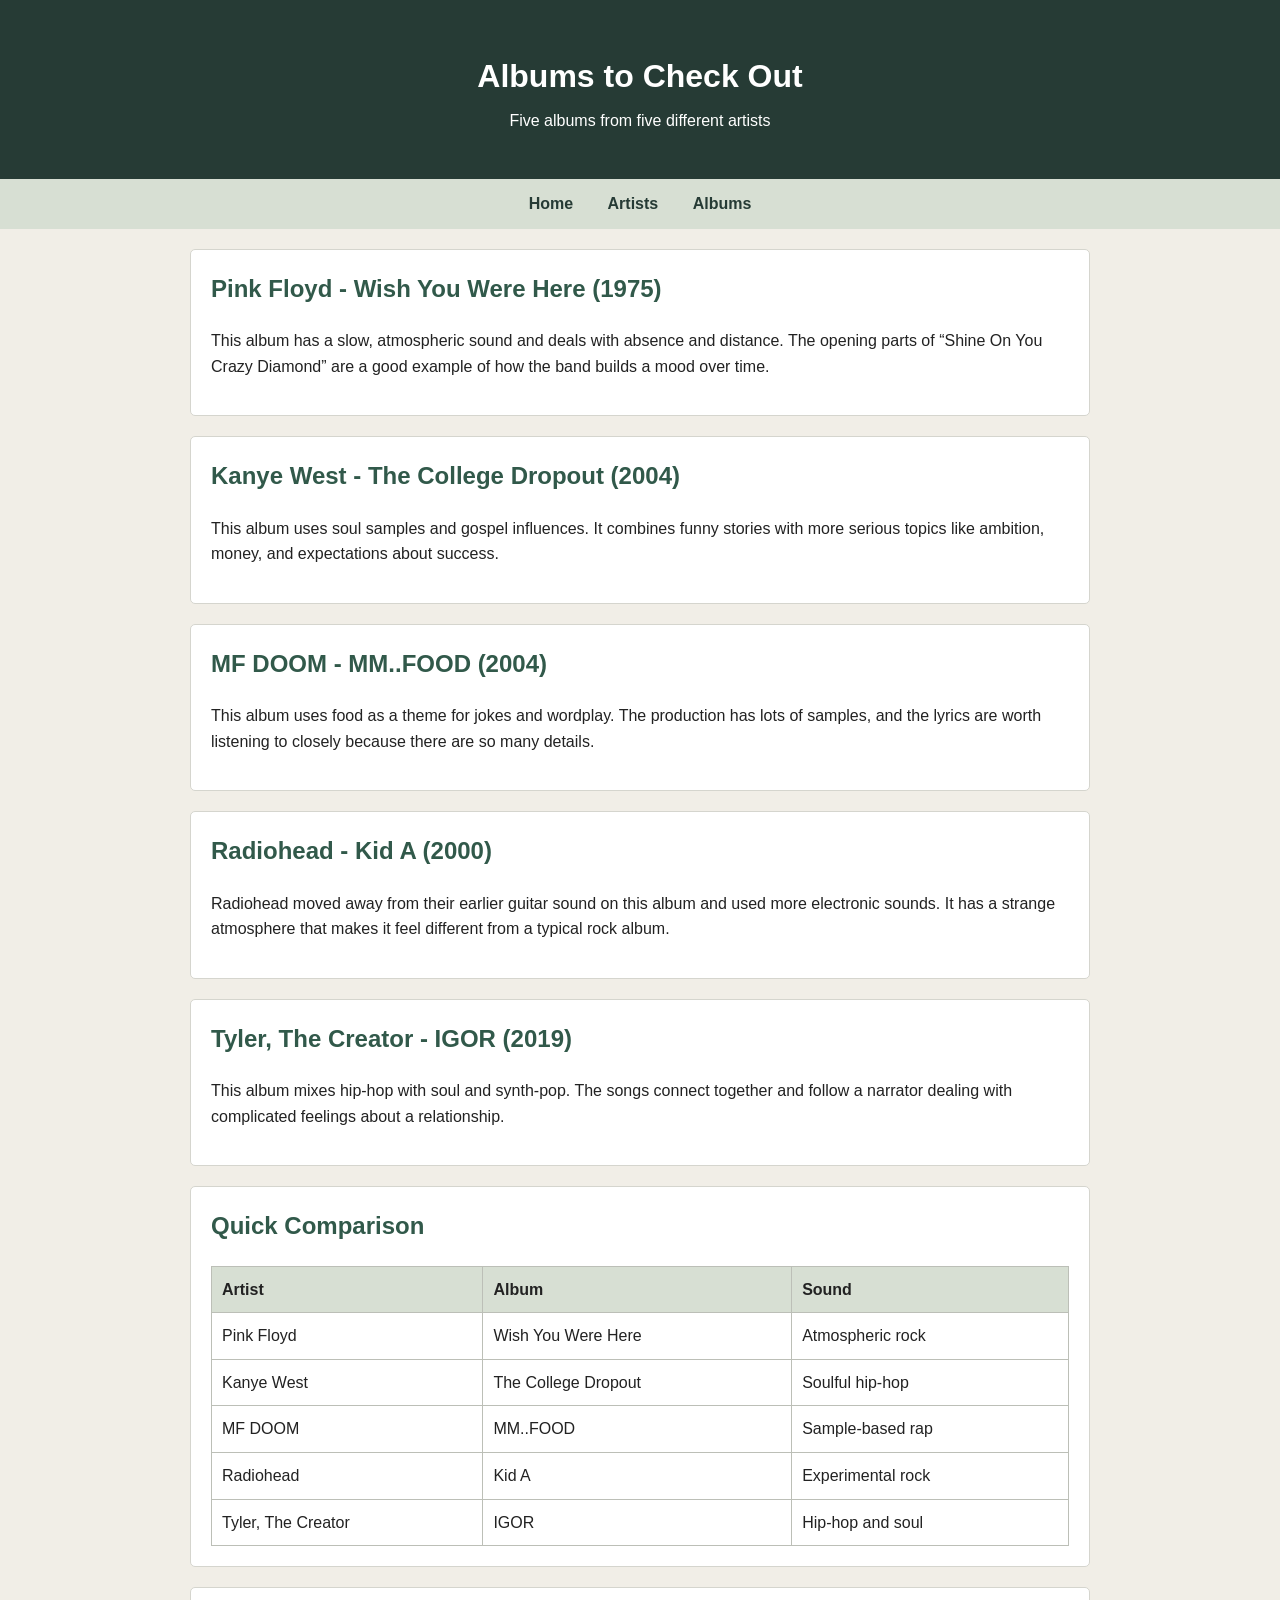
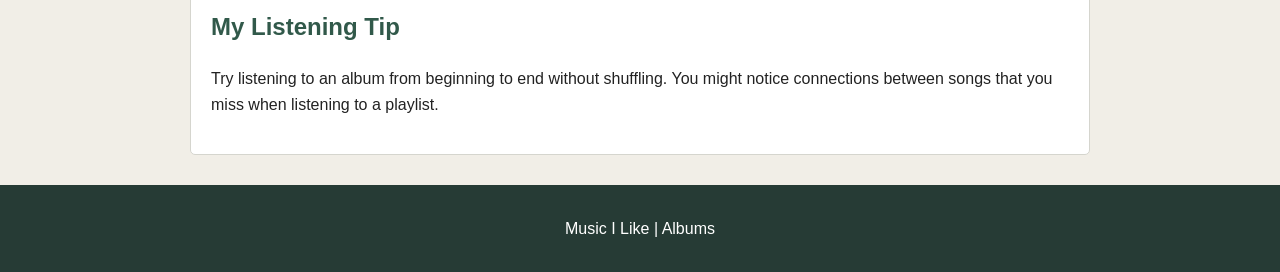
==== albums.html @ 9a115d31 "Add files via upload" ====
<!DOCTYPE html>
<html lang="en">
<head>
    <meta charset="UTF-8">
    <meta name="viewport" content="width=device-width, initial-scale=1.0">
    <title>Albums - Music I Like</title>
    <link rel="stylesheet" href="style.css">
</head>
<body>
    <header>
        <h1>Albums to Check Out</h1>
        <p>Five albums from five different artists</p>
    </header>

    <nav>
        <a href="index.html">Home</a>
        <a href="artists.html">Artists</a>
        <a href="albums.html">Albums</a>
    </nav>

    <main>
        <section>
            <h2>Pink Floyd - Wish You Were Here (1975)</h2>
            <p>This album has a slow, atmospheric sound and deals with absence and distance. The opening parts of “Shine On You Crazy Diamond” are a good example of how the band builds a mood over time.</p>
        </section>

        <section>
            <h2>Kanye West - The College Dropout (2004)</h2>
            <p>This album uses soul samples and gospel influences. It combines funny stories with more serious topics like ambition, money, and expectations about success.</p>
        </section>

        <section>
            <h2>MF DOOM - MM..FOOD (2004)</h2>
            <p>This album uses food as a theme for jokes and wordplay. The production has lots of samples, and the lyrics are worth listening to closely because there are so many details.</p>
        </section>

        <section>
            <h2>Radiohead - Kid A (2000)</h2>
            <p>Radiohead moved away from their earlier guitar sound on this album and used more electronic sounds. It has a strange atmosphere that makes it feel different from a typical rock album.</p>
        </section>

        <section>
            <h2>Tyler, The Creator - IGOR (2019)</h2>
            <p>This album mixes hip-hop with soul and synth-pop. The songs connect together and follow a narrator dealing with complicated feelings about a relationship.</p>
        </section>

        <section>
            <h2>Quick Comparison</h2>
            <table>
                <tr>
                    <th>Artist</th>
                    <th>Album</th>
                    <th>Sound</th>
                </tr>
                <tr>
                    <td>Pink Floyd</td>
                    <td>Wish You Were Here</td>
                    <td>Atmospheric rock</td>
                </tr>
                <tr>
                    <td>Kanye West</td>
                    <td>The College Dropout</td>
                    <td>Soulful hip-hop</td>
                </tr>
                <tr>
                    <td>MF DOOM</td>
                    <td>MM..FOOD</td>
                    <td>Sample-based rap</td>
                </tr>
                <tr>
                    <td>Radiohead</td>
                    <td>Kid A</td>
                    <td>Experimental rock</td>
                </tr>
                <tr>
                    <td>Tyler, The Creator</td>
                    <td>IGOR</td>
                    <td>Hip-hop and soul</td>
                </tr>
            </table>
        </section>

        <section>
            <h2>My Listening Tip</h2>
            <p>Try listening to an album from beginning to end without shuffling. You might notice connections between songs that you miss when listening to a playlist.</p>
        </section>
    </main>

    <footer>
        <p>Music I Like | Albums</p>
    </footer>
</body>
</html>
---- style.css ----
body {
    background-color: #f1eee7;
    color: #222222;
    font-family: Arial, Helvetica, sans-serif;
    margin: 0;
    line-height: 1.6;
}

header {
    background-color: #263b35;
    color: white;
    text-align: center;
    padding: 30px 15px;
}

header h1 {
    margin-bottom: 5px;
}

header p {
    margin-top: 0;
}

nav {
    background-color: #d7dfd3;
    padding: 12px;
    text-align: center;
}

nav a {
    color: #263b35;
    text-decoration: none;
    margin: 0 15px;
    font-weight: bold;
}

nav a:hover {
    text-decoration: underline;
}

main {
    max-width: 900px;
    margin: 20px auto;
    padding: 0 20px;
}

section {
    background-color: white;
    margin-bottom: 20px;
    padding: 20px;
    border: 1px solid #d5d5ce;
    border-radius: 5px;
}

h2 {
    color: #31594a;
    margin-top: 0;
}

.artist-list {
    display: flex;
    flex-wrap: wrap;
    gap: 12px;
}

.artist-list article {
    background-color: #f7f6f1;
    border: 1px solid #d5d5ce;
    padding: 12px;
    flex: 1 1 220px;
}

.artist-list h3 {
    color: #31594a;
    margin-top: 0;
}

table {
    width: 100%;
    border-collapse: collapse;
}

th, td {
    border: 1px solid #bcbfb7;
    padding: 10px;
    text-align: left;
}

th {
    background-color: #d7dfd3;
}

footer {
    background-color: #263b35;
    color: white;
    text-align: center;
    padding: 15px;
    margin-top: 30px;
}

@media (max-width: 600px) {
    nav a {
        display: inline-block;
        margin: 5px 8px;
    }

    main {
        padding: 0 12px;
    }

    section {
        padding: 15px;
    }

    table {
        font-size: 14px;
    }
}
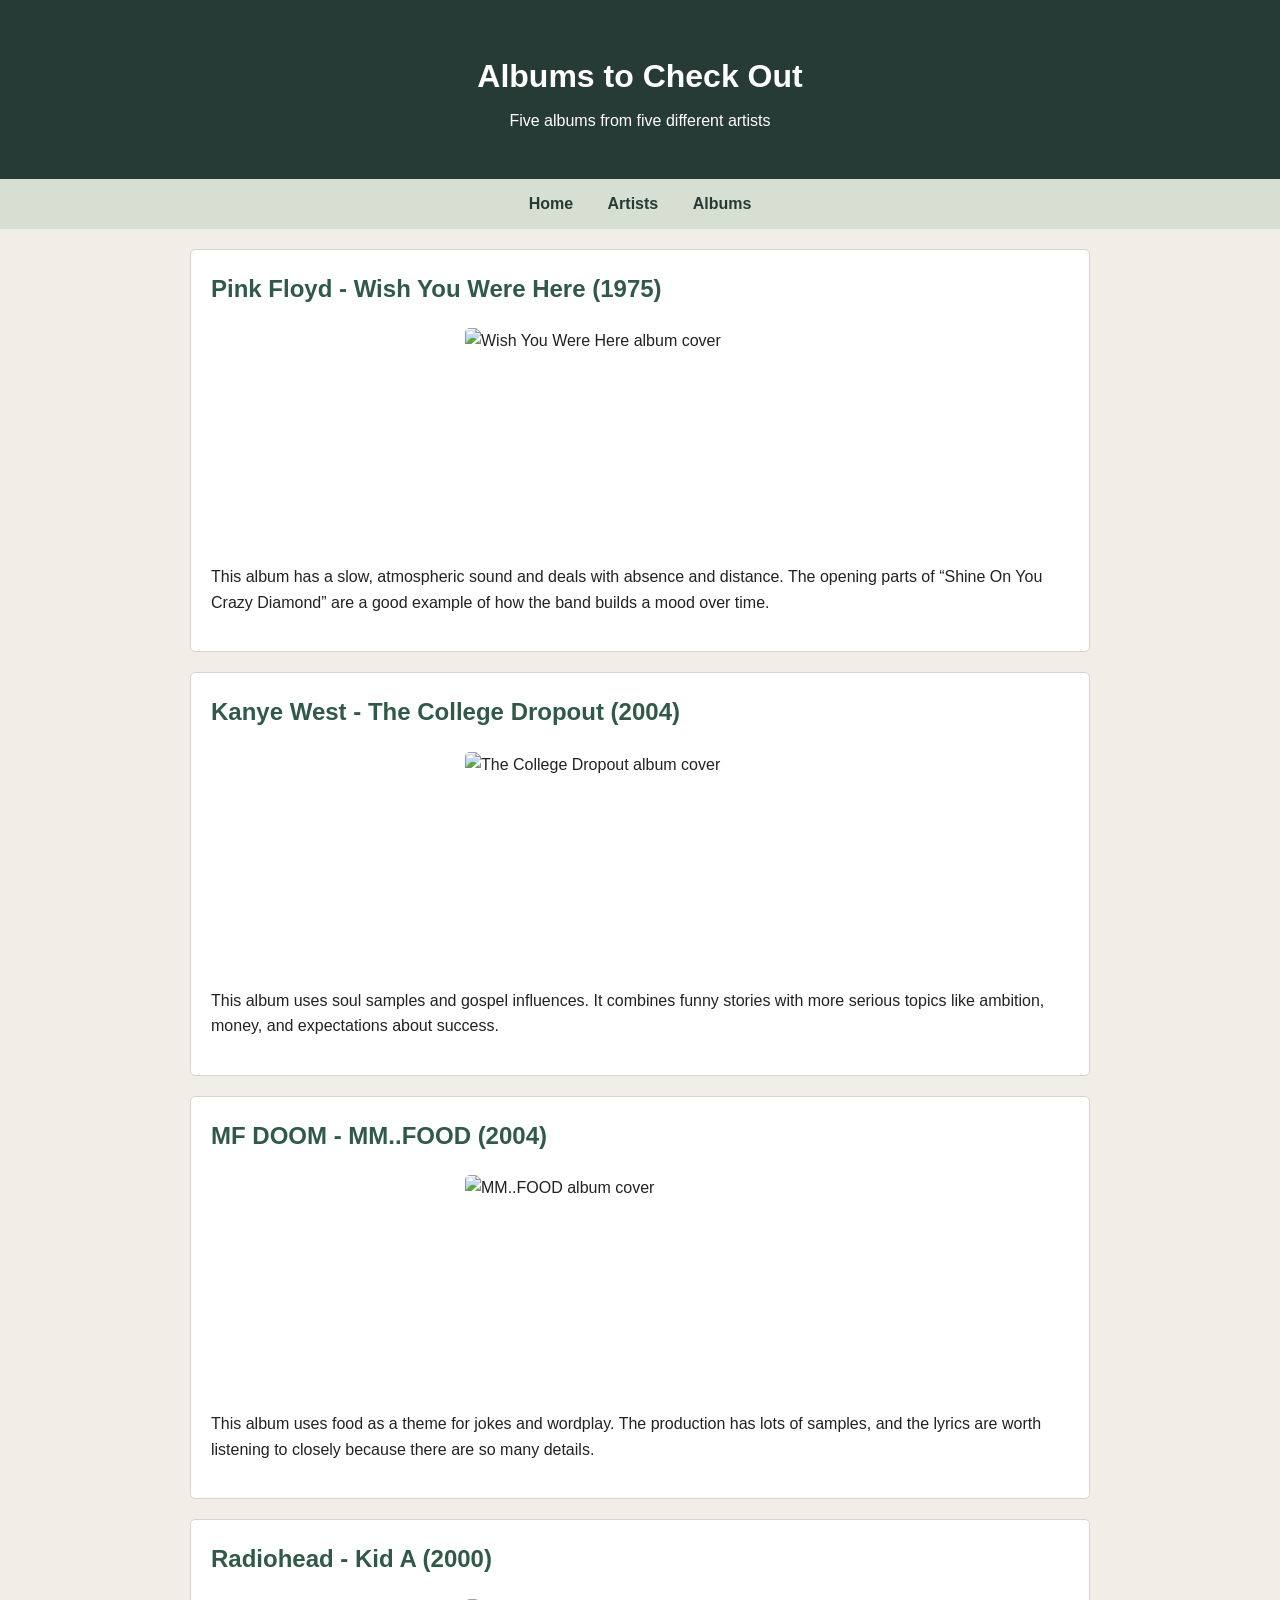
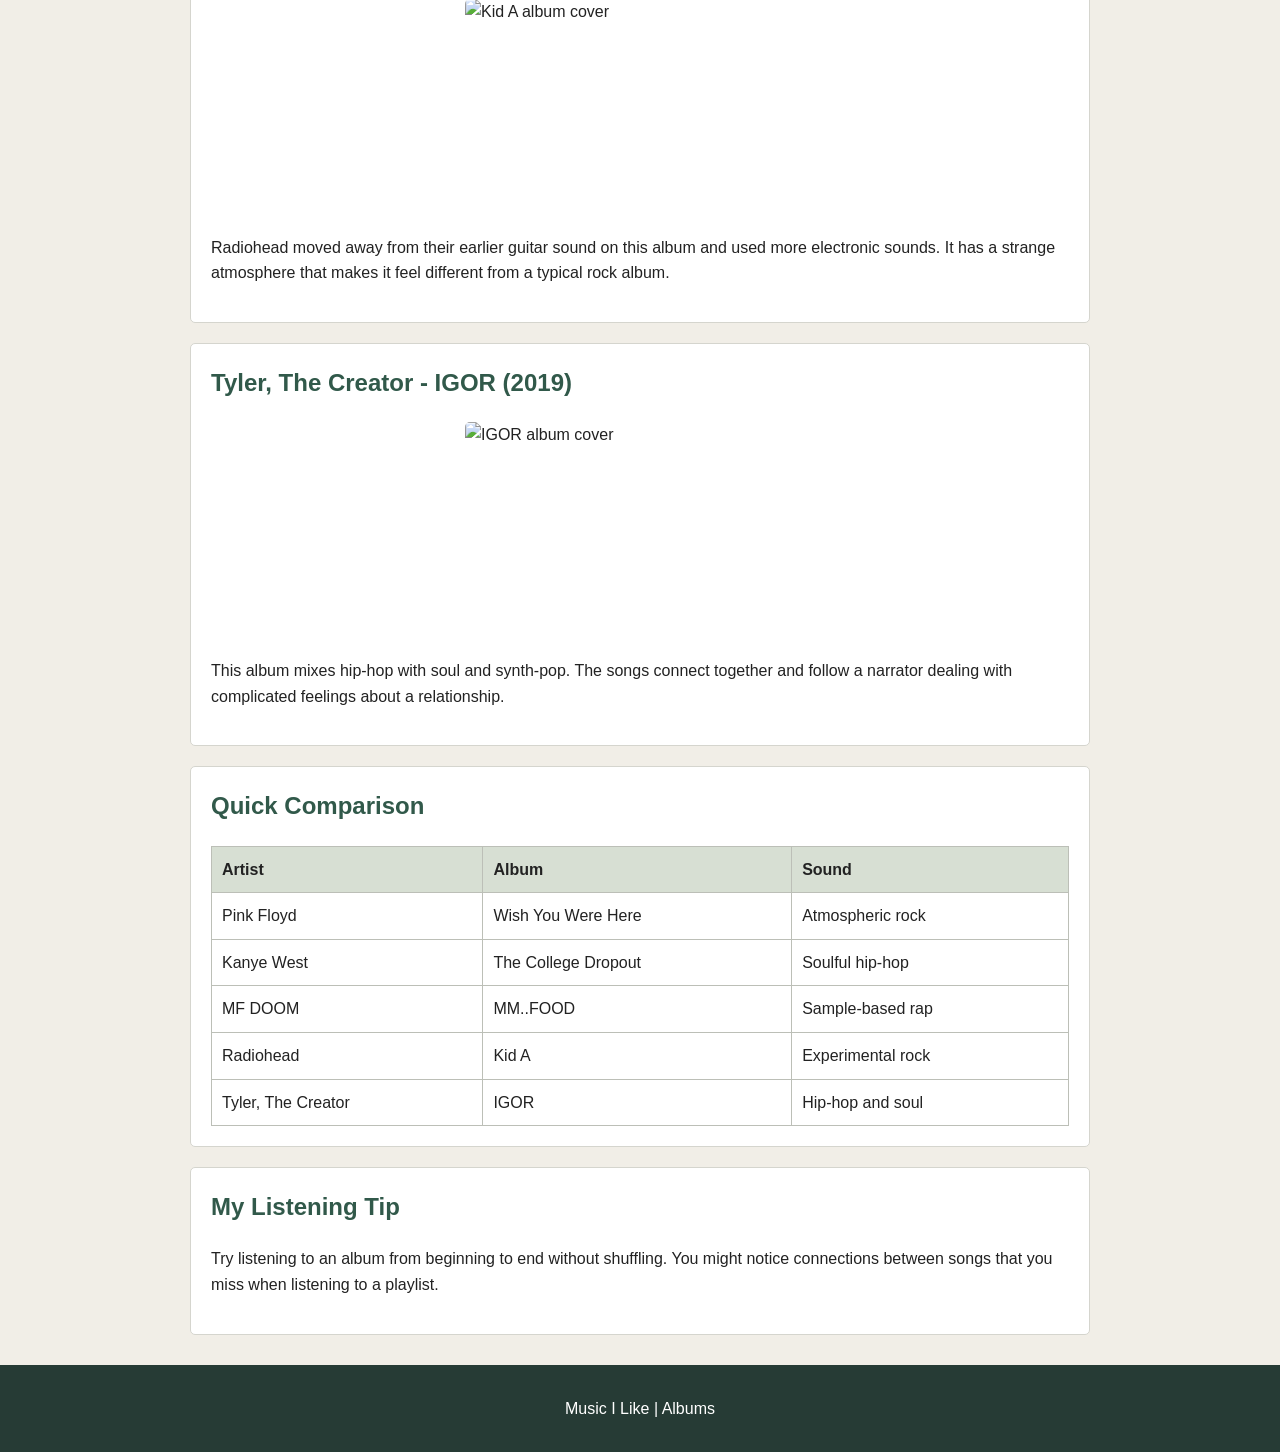
==== commit 86fa728c: "Add files via upload" ====
--- a/albums.html
+++ b/albums.html
@@ -21,26 +21,41 @@
     <main>
         <section>
             <h2>Pink Floyd - Wish You Were Here (1975)</h2>
+            <img src="img/wish-you-were-here.jpg"
+                 alt="Wish You Were Here album cover"
+                 class="artist-image">
             <p>This album has a slow, atmospheric sound and deals with absence and distance. The opening parts of “Shine On You Crazy Diamond” are a good example of how the band builds a mood over time.</p>
         </section>
 
         <section>
             <h2>Kanye West - The College Dropout (2004)</h2>
+            <img src="img/college-dropout.jpg"
+                 alt="The College Dropout album cover"
+                 class="artist-image">
             <p>This album uses soul samples and gospel influences. It combines funny stories with more serious topics like ambition, money, and expectations about success.</p>
         </section>
 
         <section>
             <h2>MF DOOM - MM..FOOD (2004)</h2>
+            <img src="img/mm-food.jpg"
+                 alt="MM..FOOD album cover"
+                 class="artist-image">
             <p>This album uses food as a theme for jokes and wordplay. The production has lots of samples, and the lyrics are worth listening to closely because there are so many details.</p>
         </section>
 
         <section>
             <h2>Radiohead - Kid A (2000)</h2>
+            <img src="img/kid-a.jpg"
+                 alt="Kid A album cover"
+                 class="artist-image">
             <p>Radiohead moved away from their earlier guitar sound on this album and used more electronic sounds. It has a strange atmosphere that makes it feel different from a typical rock album.</p>
         </section>
 
         <section>
             <h2>Tyler, The Creator - IGOR (2019)</h2>
+            <img src="img/igor.jpg"
+                 alt="IGOR album cover"
+                 class="artist-image">
             <p>This album mixes hip-hop with soul and synth-pop. The songs connect together and follow a narrator dealing with complicated feelings about a relationship.</p>
         </section>
 
@@ -90,4 +105,4 @@
         <p>Music I Like | Albums</p>
     </footer>
 </body>
-</html>
+</html>
--- a/style.css
+++ b/style.css
@@ -75,6 +75,16 @@
     margin-top: 0;
 }
 
+.artist-image {
+    width: 100%;
+    max-width: 350px;
+    height: 220px;
+    object-fit: cover;
+    display: block;
+    margin: 10px auto 15px;
+    border-radius: 5px;
+}
+
 table {
     width: 100%;
     border-collapse: collapse;
